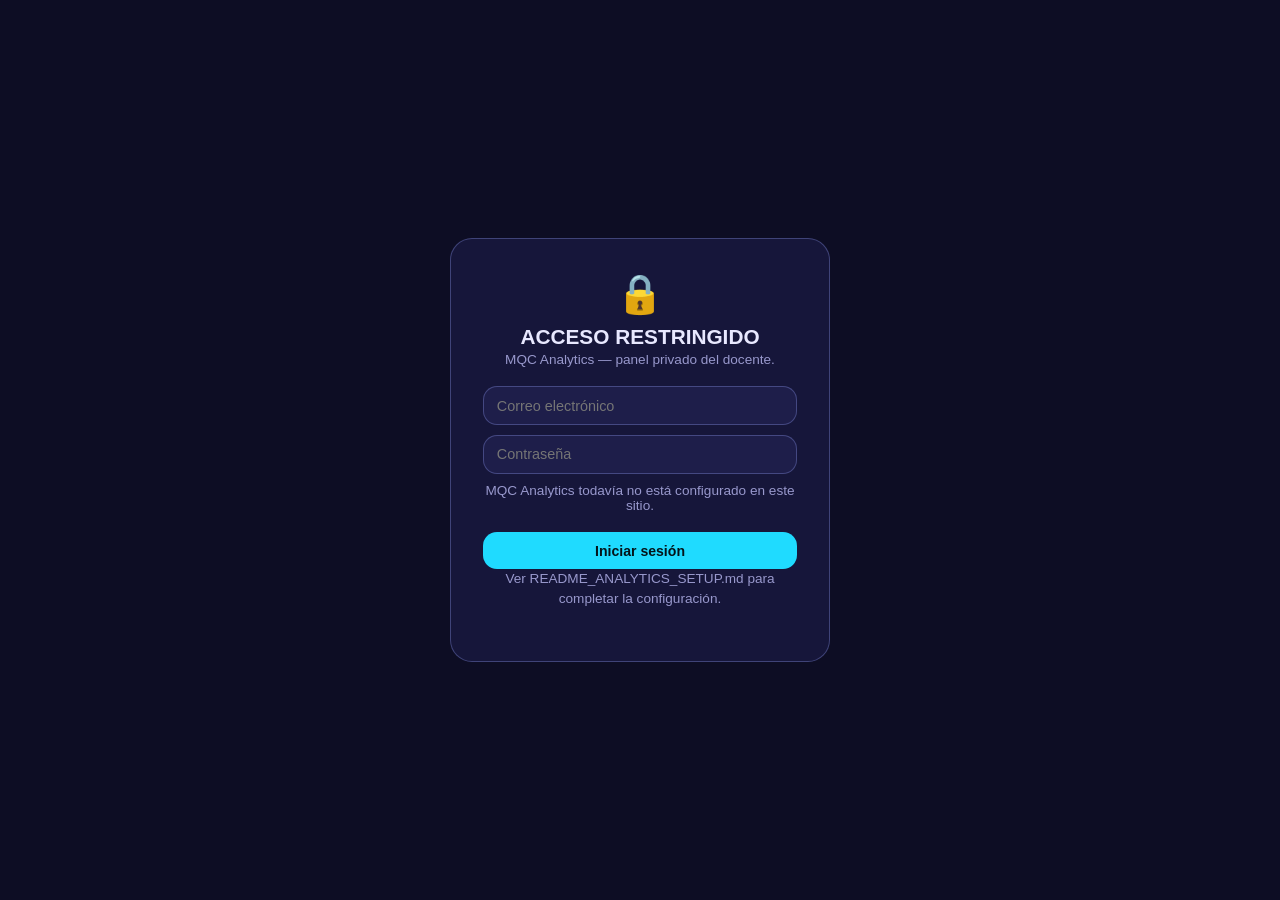
==== analytics/index.html @ fabdf269 "supabase" ====
<!doctype html>
<html lang="es">
<head>
<meta charset="utf-8">
<meta name="viewport" content="width=device-width, initial-scale=1">
<meta name="robots" content="noindex, nofollow">
<title>MQC Analytics — Panel privado</title>
<link rel="stylesheet" href="analytics-admin.css">
</head>
<body>

<!-- ============================================================
     Config compartida con el frontend estudiantil: MISMA fuente de
     verdad para supabaseUrl / supabaseAnonKey (un solo lugar donde
     configurar, ver README_ANALYTICS_SETUP.md).
     ============================================================ -->
<script src="../js/shared/analytics-config.js"></script>

<div id="mqc-an-root">
  <!-- Se renderiza por completo desde analytics-admin.js -->
  <div class="an-loading">Cargando MQC Analytics…</div>
</div>

<script src="analytics-admin.js"></script>
</body>
</html>
---- analytics/analytics-admin.css ----
/* ================================================================
   MQC Analytics — analytics-admin.css
   Paleta y tipografía tomadas de css/main.css (MásQueCiencia) para
   que el panel se sienta parte de la misma familia visual, sin
   importar la hoja completa (este panel vive deliberadamente
   aislado del frontend estudiantil).
================================================================ */
:root {
  --bg-deep:      #0d0d24;
  --bg-card:      #16163a;
  --bg-elevated:  #1e1e4a;
  --border:       rgba(130, 140, 220, 0.38);
  --cyan:         #1FDBFF;
  --green:        #00FF88;
  --red:          #FF2266;
  --gold:         #FFD700;
  --violet:       #B983FF;
  --text-primary:   #E8E8FF;
  --text-secondary: #9898CC;
  --text-muted:     #8484D6;
  --font-display: 'Space Grotesk', 'Segoe UI', sans-serif;
  --font-body:    'Inter', 'Segoe UI', sans-serif;
  --font-code:    'JetBrains Mono', 'Courier New', monospace;
  --radius-md: 14px;
  --radius-lg: 22px;
}

* { box-sizing: border-box; }
body {
  margin: 0;
  background: var(--bg-deep);
  color: var(--text-primary);
  font-family: var(--font-body);
  min-height: 100vh;
}
h1, h2, h3 { font-family: var(--font-display); margin: 0; }
.an-loading { padding: 3rem; text-align: center; color: var(--text-muted); font-family: var(--font-code); }

/* ── Pantalla de acceso restringido / login ── */
.an-gate {
  min-height: 100vh; display: flex; align-items: center; justify-content: center; padding: 1.2rem;
}
.an-gate-card {
  background: var(--bg-card); border: 1px solid var(--border); border-radius: var(--radius-lg);
  padding: 2rem; max-width: 380px; width: 100%; text-align: center;
}
.an-gate-card .an-lock { font-size: 2.4rem; }
.an-gate-card h1 { font-size: 1.3rem; margin: .5rem 0 .2rem; }
.an-gate-card p { color: var(--text-secondary); font-size: .85rem; margin: 0 0 1.2rem; }
.an-input {
  width: 100%; background: var(--bg-elevated); border: 1px solid var(--border); border-radius: var(--radius-md);
  color: var(--text-primary); padding: .65rem .8rem; font-size: .9rem; margin-bottom: .6rem; font-family: var(--font-body);
}
.an-input:focus { outline: 2px solid var(--cyan); outline-offset: 1px; }
.an-btn {
  display: inline-block; border: none; border-radius: var(--radius-md); padding: .65rem 1.1rem;
  font-size: .88rem; font-weight: 700; cursor: pointer; font-family: var(--font-body);
}
.an-btn-primary { background: var(--cyan); color: #04141a; width: 100%; }
.an-btn-ghost { background: transparent; color: var(--text-secondary); border: 1px solid var(--border); }
.an-btn-sm { padding: .4rem .8rem; font-size: .8rem; }
.an-error { color: var(--red); font-size: .8rem; min-height: 1.1em; margin: .4rem 0; }
.an-hint { color: var(--text-muted); font-size: .74rem; margin-top: 1rem; line-height: 1.5; }

/* ── Shell del panel una vez autenticado ── */
.an-shell { max-width: 1180px; margin: 0 auto; padding: 1.2rem; }
.an-topbar { display: flex; justify-content: space-between; align-items: center; margin-bottom: 1.2rem; flex-wrap: wrap; gap: .6rem; }
.an-topbar h1 { font-size: 1.25rem; }
.an-topbar .an-sub { color: var(--text-secondary); font-size: .8rem; }
.an-tabs { display: flex; gap: .4rem; margin-bottom: 1.2rem; flex-wrap: wrap; border-bottom: 1px solid var(--border); padding-bottom: .6rem; }
.an-tab {
  background: transparent; border: 1px solid transparent; color: var(--text-secondary);
  padding: .5rem .9rem; border-radius: var(--radius-md); cursor: pointer; font-size: .85rem; font-family: var(--font-body);
}
.an-tab.active { background: var(--bg-elevated); color: var(--cyan); border-color: var(--border); font-weight: 700; }

/* ── Tarjetas de métricas ── */
.an-cards { display: grid; grid-template-columns: repeat(auto-fit, minmax(160px, 1fr)); gap: .8rem; margin-bottom: 1.4rem; }
.an-card {
  background: var(--bg-card); border: 1px solid var(--border); border-radius: var(--radius-md); padding: 1rem;
}
.an-card .an-card-label { font-size: .72rem; color: var(--text-muted); text-transform: uppercase; letter-spacing: .04em; }
.an-card .an-card-value { font-family: var(--font-display); font-size: 1.6rem; font-weight: 900; margin-top: .3rem; }
.an-card .an-card-sub { font-size: .74rem; color: var(--text-secondary); margin-top: .2rem; }

/* ── Filtros ── */
.an-filters { display: flex; gap: .5rem; flex-wrap: wrap; margin-bottom: 1rem; align-items: center; }
.an-filters select, .an-filters input {
  background: var(--bg-elevated); border: 1px solid var(--border); border-radius: var(--radius-md);
  color: var(--text-primary); padding: .45rem .7rem; font-size: .82rem; font-family: var(--font-body);
}

/* ── Tablas ── */
.an-table-wrap { overflow-x: auto; background: var(--bg-card); border: 1px solid var(--border); border-radius: var(--radius-md); }
table.an-table { width: 100%; border-collapse: collapse; font-size: .84rem; }
table.an-table th, table.an-table td { padding: .55rem .7rem; text-align: left; white-space: nowrap; }
table.an-table th {
  color: var(--text-muted); font-size: .72rem; text-transform: uppercase; letter-spacing: .03em;
  border-bottom: 1px solid var(--border); cursor: pointer; user-select: none;
}
table.an-table th:hover { color: var(--cyan); }
table.an-table tbody tr { border-bottom: 1px solid rgba(130,140,220,.12); }
table.an-table tbody tr:hover { background: var(--bg-elevated); cursor: pointer; }
.an-pill { display: inline-block; padding: .12rem .55rem; border-radius: 999px; font-size: .72rem; font-weight: 700; }
.an-pill-green { background: rgba(0,255,136,.15); color: var(--green); }
.an-pill-red   { background: rgba(255,34,102,.15); color: var(--red); }
.an-pill-gold  { background: rgba(255,215,0,.15); color: var(--gold); }
.an-pill-muted { background: rgba(132,132,214,.15); color: var(--text-muted); }

/* ── Gráfica de barras simple (sin librerías) ── */
.an-barchart { display: flex; flex-direction: column; gap: .5rem; padding: 1rem; }
.an-bar-row { display: grid; grid-template-columns: 90px 1fr 50px; align-items: center; gap: .6rem; font-size: .8rem; }
.an-bar-track { background: var(--bg-elevated); border-radius: 6px; height: 14px; overflow: hidden; }
.an-bar-fill { height: 100%; border-radius: 6px; background: linear-gradient(90deg, var(--cyan), var(--violet)); }

.an-section-title { font-size: 1rem; margin: 1.4rem 0 .6rem; color: var(--text-primary); }
.an-empty { color: var(--text-muted); font-size: .85rem; padding: 1.4rem; text-align: center; }
.an-note { color: var(--text-muted); font-size: .76rem; margin: .4rem 0 0; }

/* ── Modal de detalle de ítem ── */
.an-modal-backdrop { position: fixed; inset: 0; background: rgba(0,0,0,.7); display: flex; align-items: center; justify-content: center; padding: 1rem; z-index: 100; }
.an-modal { background: var(--bg-card); border: 1px solid var(--border); border-radius: var(--radius-lg); padding: 1.4rem; max-width: 520px; width: 100%; max-height: 85vh; overflow-y: auto; }

@media (max-width: 640px) {
  table.an-table { font-size: .78rem; }
  .an-cards { grid-template-columns: repeat(2, 1fr); }
}
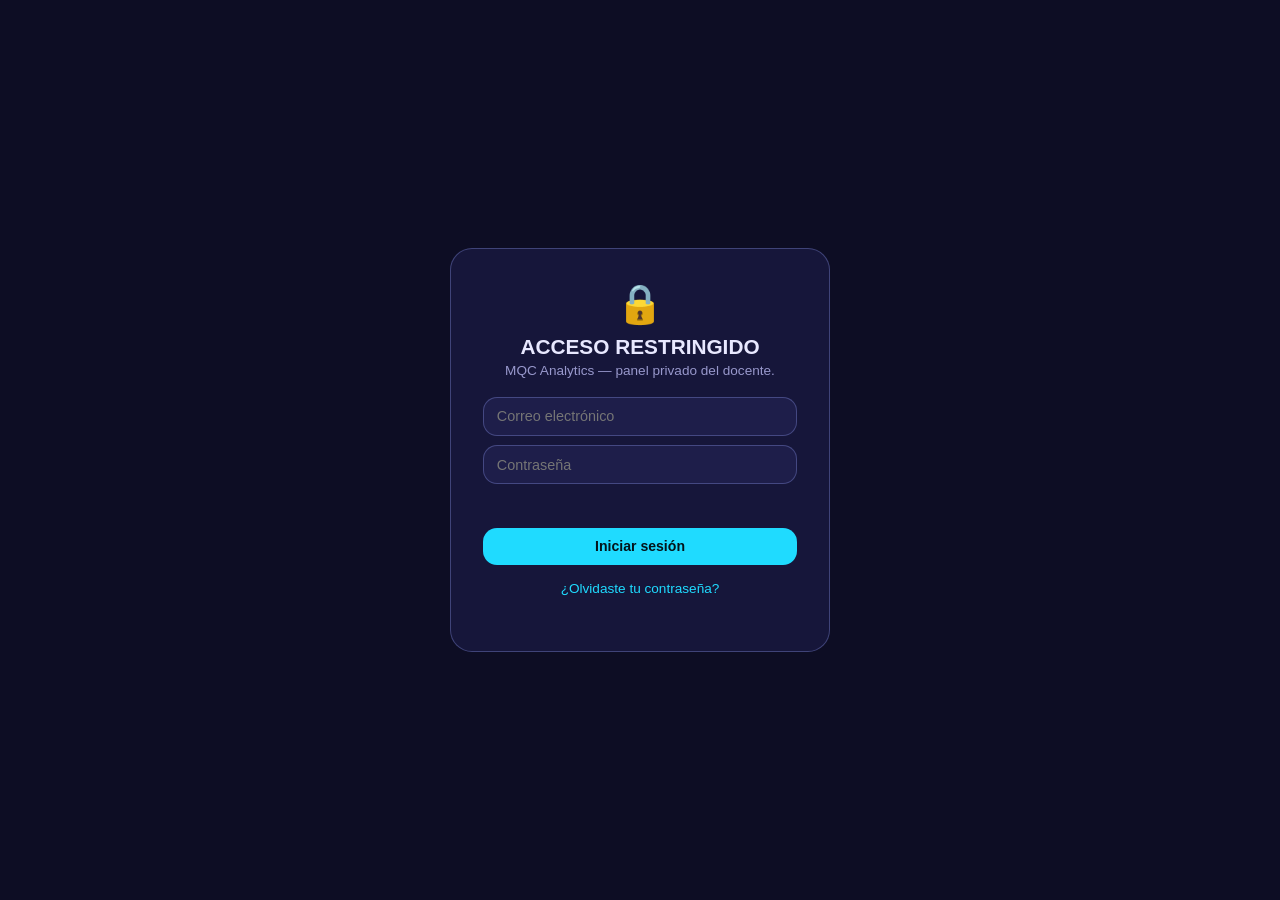
==== commit bb141bd7: "actusecciones" ====
--- a/analytics/index.html
+++ b/analytics/index.html
@@ -16,6 +16,11 @@
      ============================================================ -->
 <script src="../js/shared/analytics-config.js"></script>
 
+<!-- HOTFIX — catálogo de grupos: MISMA fuente que usa profiles-ui.js
+     del lado del estudiante (ver js/shared/mqc-catalogo-grupos.js) —
+     así el panel docente y el selector de perfil nunca se desincronizan. -->
+<script src="../js/shared/mqc-catalogo-grupos.js"></script>
+
 <div id="mqc-an-root">
   <!-- Se renderiza por completo desde analytics-admin.js -->
   <div class="an-loading">Cargando MQC Analytics…</div>
--- a/analytics/analytics-admin.css
+++ b/analytics/analytics-admin.css
@@ -61,6 +61,8 @@
 .an-btn-sm { padding: .4rem .8rem; font-size: .8rem; }
 .an-error { color: var(--red); font-size: .8rem; min-height: 1.1em; margin: .4rem 0; }
 .an-hint { color: var(--text-muted); font-size: .74rem; margin-top: 1rem; line-height: 1.5; }
+.an-hint a { color: var(--cyan); text-decoration: none; }
+.an-hint a:hover { text-decoration: underline; }
 
 /* ── Shell del panel una vez autenticado ── */
 .an-shell { max-width: 1180px; margin: 0 auto; padding: 1.2rem; }
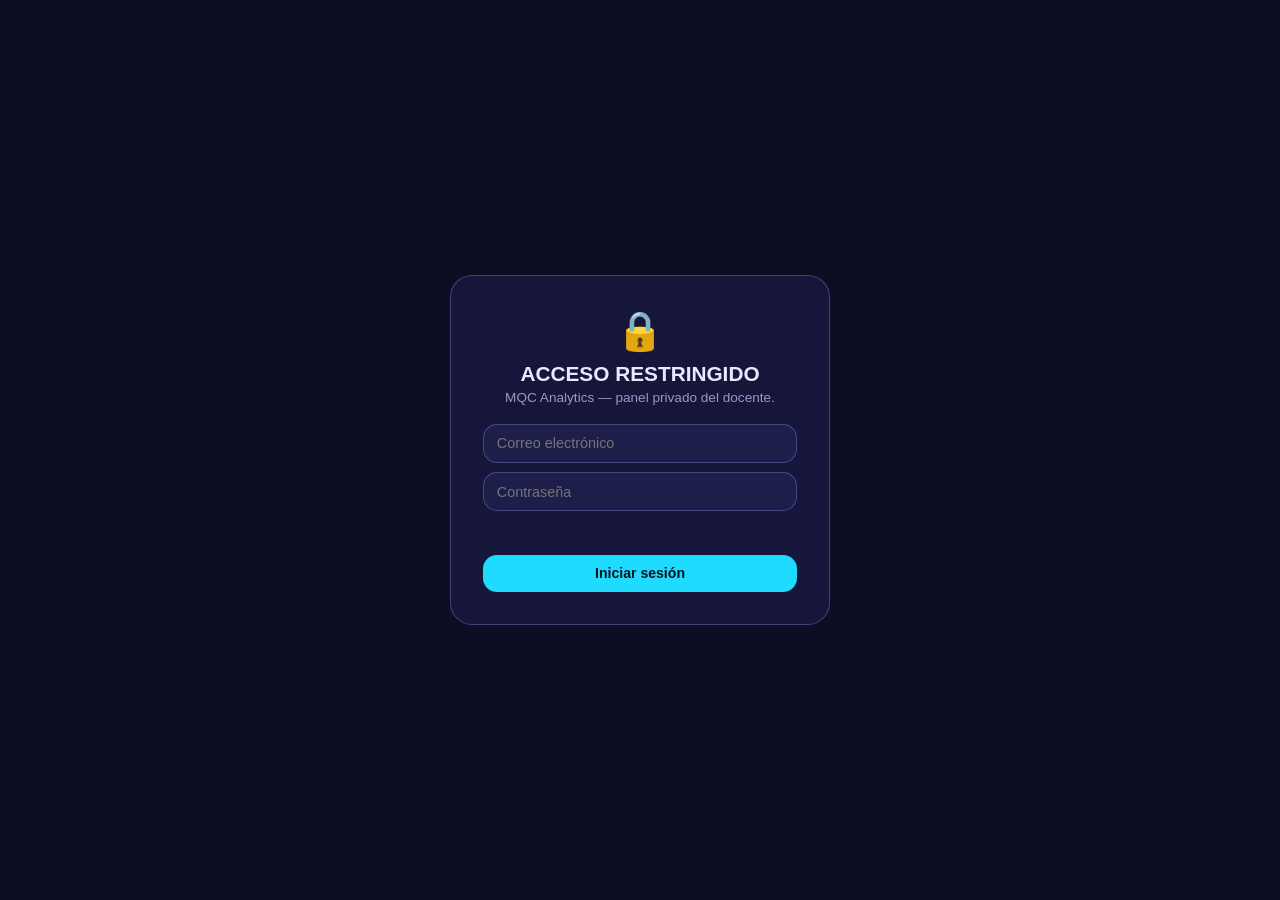
==== commit 0df6ce2c: "Add files via upload" ====
--- a/analytics/index.html
+++ b/analytics/index.html
@@ -15,11 +15,7 @@
      configurar, ver README_ANALYTICS_SETUP.md).
      ============================================================ -->
 <script src="../js/shared/analytics-config.js"></script>
-
-<!-- HOTFIX — catálogo de grupos: MISMA fuente que usa profiles-ui.js
-     del lado del estudiante (ver js/shared/mqc-catalogo-grupos.js) —
-     así el panel docente y el selector de perfil nunca se desincronizan. -->
-<script src="../js/shared/mqc-catalogo-grupos.js"></script>
+<script src="../js/data/catalogo-colegios.js"></script>
 
 <div id="mqc-an-root">
   <!-- Se renderiza por completo desde analytics-admin.js -->
